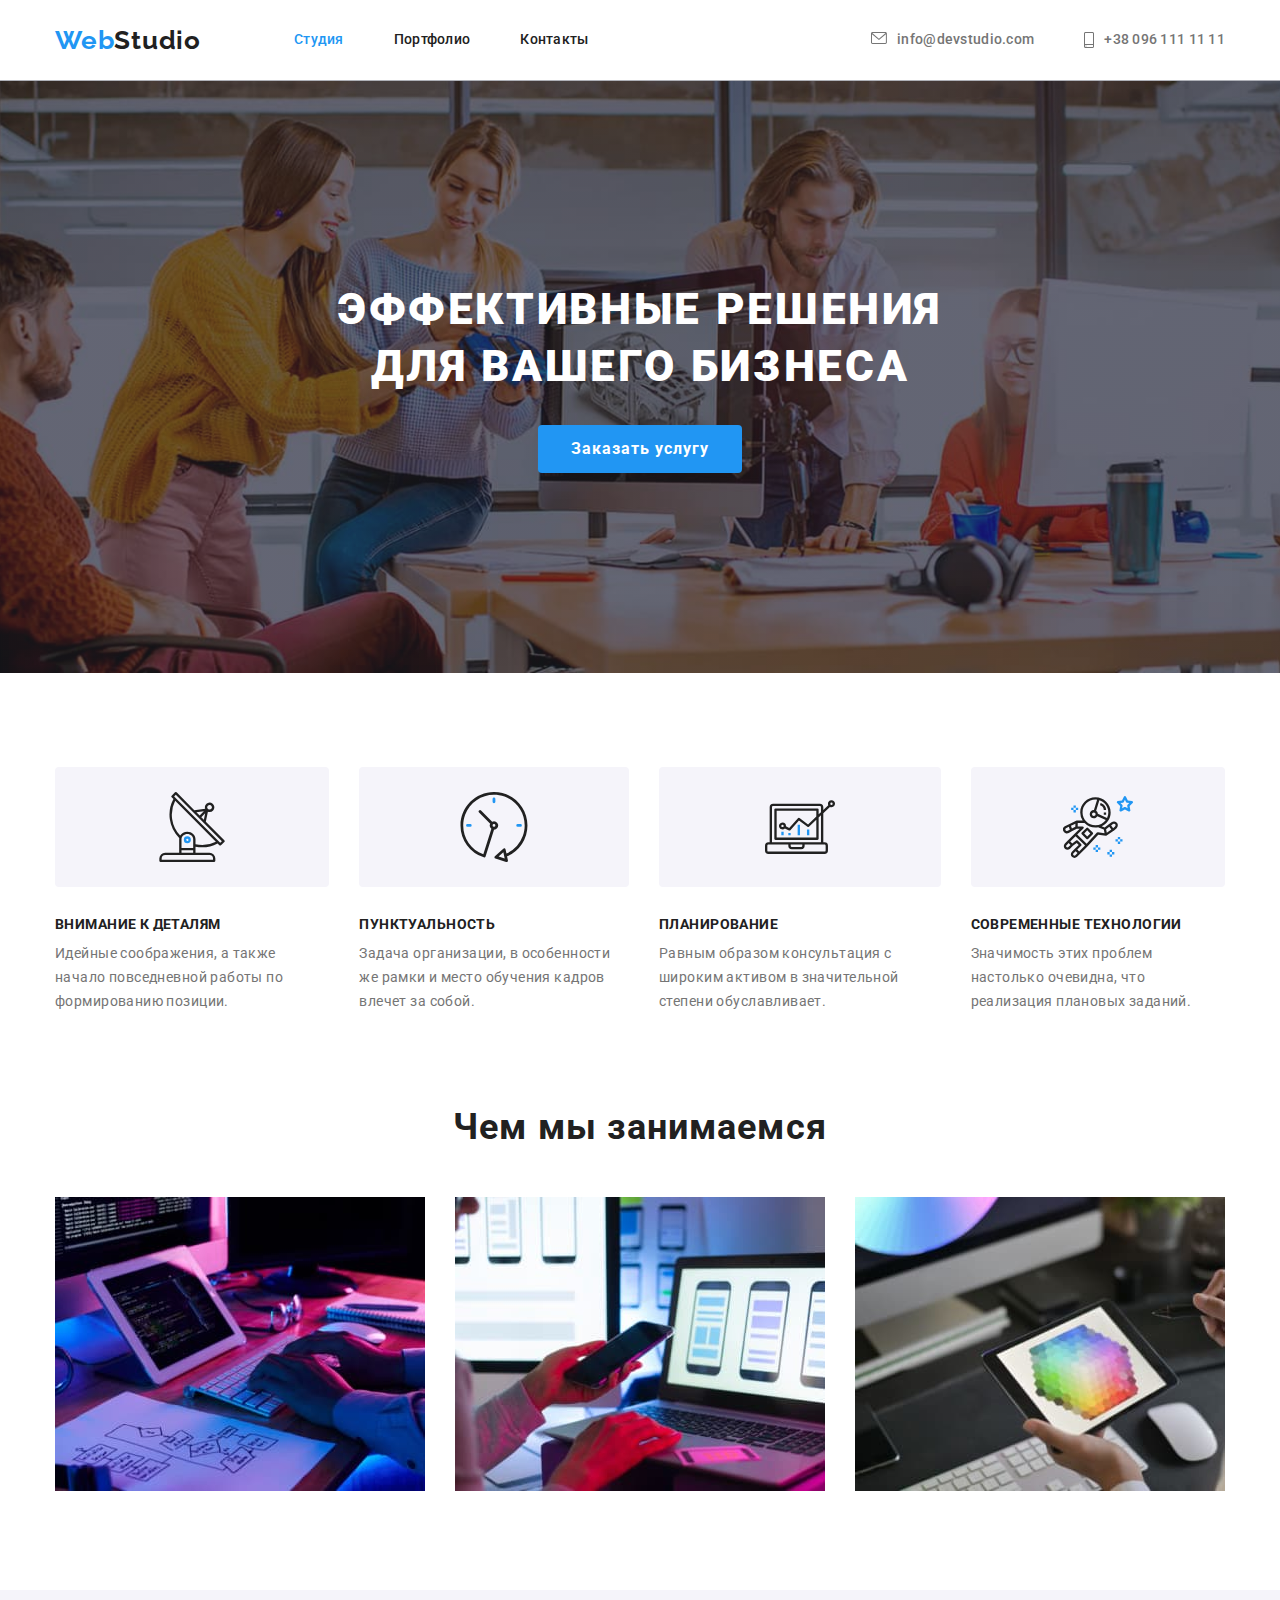
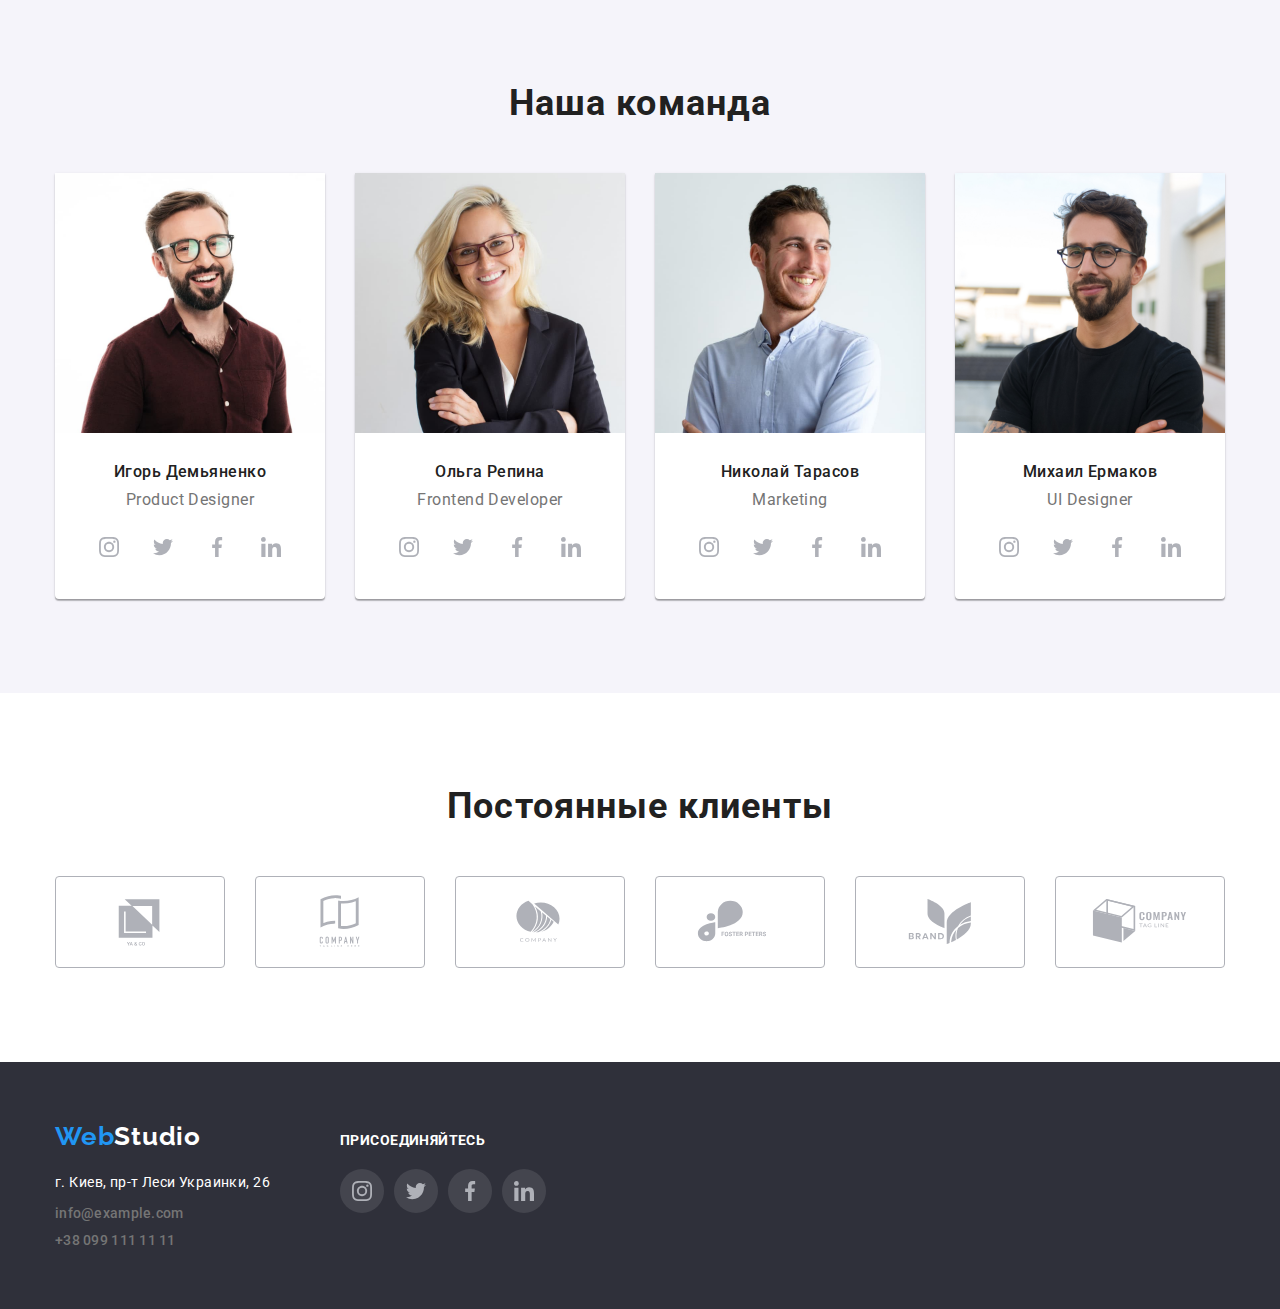
==== index.html @ eb75b36a "Initial commit" ====
<!DOCTYPE html>
<html lang="ru">

<head>
  <meta charset="UTF-8" />
  <meta http-equiv="X-UA-Compatible" content="IE=edge" />
  <meta name="viewport" content="width=device-width, initial-scale=1.0" />
  <title>WebStudio</title>
  <link href="https://fonts.googleapis.com/css2?family=Raleway:wght@700&family=Roboto:wght@400;500;700;900&display=swap"
    rel="stylesheet" />
  <link rel="stylesheet"
    href="https://cdnjs.cloudflare.com/ajax/libs/modern-normalize/1.1.0/modern-normalize.min.css" />
  <link rel="stylesheet" href="css/styles.css" />
</head>

<body>
  <header class="header">
    <div class="container header-container">
      <a class="logo" href="/">Web<span class="header-logo">Studio</span></a>
      <nav class="header-nav">
        <ul class="nav">
          <li class="item">
            <a class="nav-link current-link" href="#">Студия</a>
          </li>
          <li class="item">
            <a class="nav-link" href="portfolio.html"> Портфолио</a>
          </li>
          <li class="item"><a class="nav-link" href="#">Контакты</a></li>
        </ul>
      </nav>
      <ul class="contacts">
        <li class="contacts-item">
          <a class="contact" href="mailto:info@devstudio.com">
            <svg class="icon-envelope">
              <use href="./images/icons.svg#envelope"></use>
            </svg>
            info@devstudio.com</a>
        </li>
        <li class="contacts-item">
          <a class="contact" href="tel:+380961111111">
            <svg class="icon-smartphone">
              <use href="./images/icons.svg#smartphone"></use>
            </svg>+38 096 111 11 11</a>
        </li>
      </ul>
    </div>
  </header>

  <main>
    <section class="section-hero">
      <div class="container">
        <h1 class="hero-title">
          Эффективные решения <br />
          для вашего бизнеса
        </h1>
        <button class="btn" type="button">Заказать услугу</button>
      </div>
    </section>
    <section class="section feature">
      <div class="container">
        <ul class="lists">
          <li class="list">
            <div class="icon-list">
              <svg class="icon-antenna">
                <use href="./images/icons.svg#antenna"></use>
              </svg>
            </div>
            <h2 class="list-title">Внимание к деталям</h2>
            <p class="list-text">
              Идейные соображения, а также начало повседневной работы по
              формированию позиции.
            </p>
          </li>

          <li class="list">
            <div class="icon-list">
              <svg class="icon-antenna">
                <use href="./images/icons.svg#clock"></use>
              </svg>
            </div>
            <h2 class="list-title">Пунктуальность</h2>
            <p class="list-text">
              Задача организации, в особенности же рамки и место обучения
              кадров влечет за собой.
            </p>
          </li>

          <li class="list">
            <div class="icon-list">
              <svg class="icon-antenna">
                <use href="./images/icons.svg#diagram"></use>
              </svg>
            </div>
            <h2 class="list-title">Планирование</h2>
            <p class="list-text">
              Равным образом консультация с широким активом в значительной
              степени обуславливает.
            </p>
          </li>

          <li class="list">
            <div class="icon-list">
              <svg class="icon-antenna">
                <use href="./images/icons.svg#astronaut"></use>
              </svg>
            </div>
            <h2 class="list-title">Современные технологии</h2>
            <p class="list-text">
              Значимость этих проблем настолько очевидна, что реализация
              плановых заданий.
            </p>
          </li>
        </ul>
      </div>
    </section>

    <section class="section">
      <div class="container">
        <h2 class="cart-title">Чем мы занимаемся</h2>

        <ul class="carts">
          <li class="cart">
            <img src="images/derection/derection1.jpg" alt="HTML програмирование" width="370" height="294" />
          </li>
          <li class="cart">
            <img src="images/derection/derection2.jpg" alt="Разработка мобильного приложения" width="370"
              height="294" />
          </li>
          <li class="cart">
            <img src="images/derection/derection3.jpg" alt="Палитра на планшете" width="370" height="294" />
          </li>
        </ul>
      </div>
    </section>

    <section class="section team">
      <div class="container">
        <h2 class="cart-title">Наша команда</h2>
        <ul class="carts">
          <li class="cart">
            <img class="user" src="images/team/team1.jpg" alt="Product Designer" width="270" height="260" />
            <div class="team-wrapper">
              <h3 class="name">Игорь Демьяненко</h3>
              <p class="profession">Product Designer</p>

              <ul class="social">
                <li class="social-link"> <a class="icon-link" href="" target="_blank" rel="noopener noreferrer"
                    aria-label="instagram">
                    <svg class="social-icon">
                      <use href="./images/icons.svg#instagram"></use>
                    </svg></a></li>
                <li class="social-link"><a class="icon-link" href="" target="_blank" rel="noopener noreferrer"
                    aria-label="twitter"><svg class="social-icon">
                      <use href="./images/icons.svg#twitter"></use>
                    </svg></a></li>
                <li class="social-link"> <a class="icon-link" href="" target="_blank" rel="noopener noreferrer"
                    aria-label="facebook"> <svg class="social-icon">
                      <use href="./images/icons.svg#facebook"></use>
                    </svg></a></li>
                <li class="social-link"> <a class="icon-link" href="" target="_blank" rel="noopener noreferrer"
                    aria-label="linkedin"> <svg class="social-icon">
                      <use href="./images/icons.svg#linkedin"></use>
                    </svg></a></li>
              </ul>
            </div>
          </li>

          <li class="cart">
            <img class="user" src="images/team/team2.jpg" alt="Frontend Developer" width="270" height="260" />
            <div class="team-wrapper">
              <h3 class="name">Ольга Репина</h3>
              <p class="profession">Frontend Developer</p>
              <ul class="social">
                <li class="social-link"> <a class="icon-link" href="" target="_blank" rel="noopener noreferrer"
                    aria-label="instagram">
                    <svg class="social-icon">
                      <use href="./images/icons.svg#instagram"></use>
                    </svg></a></li>
                <li class="social-link"><a class="icon-link" href="" target="_blank" rel="noopener noreferrer"
                    aria-label="twitter"><svg class="social-icon">
                      <use href="./images/icons.svg#twitter"></use>
                    </svg></a></li>
                <li class="social-link"> <a class="icon-link" href="" target="_blank" rel="noopener noreferrer"
                    aria-label="facebook"> <svg class="social-icon">
                      <use href="./images/icons.svg#facebook"></use>
                    </svg></a></li>
                <li class="social-link"> <a class="icon-link" href="" target="_blank" rel="noopener noreferrer"
                    aria-label="linkedin"> <svg class="social-icon">
                      <use href="./images/icons.svg#linkedin"></use>
                    </svg></a></li>
              </ul>
            </div>
          </li>

          <li class="cart">
            <img class="user" src="images/team/team3.jpg" alt="Marketing" width="270" height="260" />
            <div class="team-wrapper">
              <h3 class="name">Николай Тарасов</h3>
              <p class="profession">Marketing</p>
              <ul class="social">
                <li class="social-link"> <a class="icon-link" href="" target="_blank" rel="noopener noreferrer"
                    aria-label="instagram">
                    <svg class="social-icon">
                      <use href="./images/icons.svg#instagram"></use>
                    </svg></a></li>
                <li class="social-link"><a class="icon-link" href="" target="_blank" rel="noopener noreferrer"
                    aria-label="twitter"><svg class="social-icon">
                      <use href="./images/icons.svg#twitter"></use>
                    </svg></a></li>
                <li class="social-link"> <a class="icon-link" href="" target="_blank" rel="noopener noreferrer"
                    aria-label="facebook"> <svg class="social-icon">
                      <use href="./images/icons.svg#facebook"></use>
                    </svg></a></li>
                <li class="social-link"> <a class="icon-link" href="" target="_blank" rel="noopener noreferrer"
                    aria-label="linkedin"> <svg class="social-icon">
                      <use href="./images/icons.svg#linkedin"></use>
                    </svg></a></li>
              </ul>
            </div>
          </li>

          <li class="cart">
            <img class="user" src="images/team/team4.jpg" alt="UI Designer" width="270" height="260" />
            <div class="team-wrapper">
              <h3 class="name">Михаил Ермаков</h3>
              <p class="profession">UI Designer</p>
              <ul class="social">
                <li class="social-link"> <a class="icon-link" href="" target="_blank" rel="noopener noreferrer"
                    aria-label="instagram">
                    <svg class="social-icon">
                      <use href="./images/icons.svg#instagram" wight="20" height="20"></use>
                    </svg></a></li>
                <li class="social-link"><a class="icon-link" href="" target="_blank" rel="noopener noreferrer"
                    aria-label="twitter"><svg class="social-icon">
                      <use href="./images/icons.svg#twitter"></use>
                    </svg></a></li>
                <li class="social-link"> <a class="icon-link" href="" target="_blank" rel="noopener noreferrer"
                    aria-label="facebook"> <svg class="social-icon">
                      <use href="./images/icons.svg#facebook"></use>
                    </svg></a></li>
                <li class="social-link"> <a class="icon-link" href="" target="_blank" rel="noopener noreferrer"
                    aria-label="linkedin"> <svg class="social-icon">
                      <use href="./images/icons.svg#linkedin"></use>
                    </svg></a></li>
              </ul>
            </div>
          </li>
        </ul>
      </div>
    </section>

    <section class="section">
      <div class="container">
        <h2 class="cart-title">Постоянные клиенты</h2>
        <ul class="carts">
          <li class="carts-logo">
            <a class="link-logo" href="">
              <svg class="icon-logo">
                <use href="./images/icons.svg#logo-1"></use>
              </svg></a>
          </li>
          <li class="carts-logo">
            <a class="link-logo" href="">
              <svg class="icon-logo">
                <use href="./images/icons.svg#logo-2"></use>
              </svg>
            </a>
          </li>
          <li class="carts-logo">
            <a class="link-logo" href="">
              <svg class="icon-logo">
                <use href="./images/icons.svg#logo-3"></use>
              </svg>
            </a>
          </li>
          <li class="carts-logo">
            <a class="link-logo" href="">
              <svg class="icon-logo">
                <use href="./images/icons.svg#logo-4"></use>
              </svg>
            </a>
          </li>
          <li class="carts-logo">
            <a class="link-logo" href="">
              <svg class="icon-logo">
                <use href="./images/icons.svg#logo-5"></use>
              </svg>
            </a>
          </li>
          <li class="carts-logo">
            <a class="link-logo" href="">
              <svg class="icon-logo">
                <use href="./images/icons.svg#logo-6"></use>
              </svg>
            </a>
          </li>
        </ul>
      </div>
    </section>
  </main>

  <footer class="footer">
    <div class="container container-logo">
      <div class="footer-flex">
        <a class="logo" href="/">Web<span class="footer-logo">Studio</span></a>

        <address class="address">г. Киев, пр-т Леси Украинки, 26</address>

        <ul class="contacts contacts-footer">
          <li class="footer-item">
            <a class="contact-footer" href="mailto:info@example.com">info@example.com</a>
          </li>
          <li class="footer-item">
            <a class="contact-footer" href="tel:+380991111111">+38 099 111 11 11</a>
          </li>
        </ul>
      </div>
      <div class="footer-list">
        <h2 class="list-title footer">присоединяйтесь</h2>

        <ul class="footer-social-link">
          <li class="footer-social">
            <a class="icon-link" href="" target="_blank" rel="noopener noreferrer" aria-label="instagram">
              <svg class="social-icon">
                <use href="./images/icons.svg#instagram"></use>
              </svg></a>
          </li>
          <li class="footer-social">
            <a class="icon-link" href="" target="_blank" rel="noopener noreferrer" aria-label="twitter"><svg
                class="social-icon">
                <use href="./images/icons.svg#twitter"></use>
              </svg></a>
          </li>
          <li class="footer-social">
            <a class="icon-link" href="" target="_blank" rel="noopener noreferrer" aria-label="facebook"> <svg
                class="social-icon">
                <use href="./images/icons.svg#facebook"></use>
              </svg></a>
          </li>
          <li class="footer-social">
            <a class="icon-link" href="" target="_blank" rel="noopener noreferrer" aria-label="linkedin"> <svg
                class="social-icon">
                <use href="./images/icons.svg#linkedin"></use>
              </svg></a>
          </li>
        </ul>
      </div>
    </div>
  </footer>
</body>

</html>
---- css/styles.css ----
body {
    font-family: "Roboto", sans-serif;
    color: #212121;
    margin: 0;
}

html {
    box-sizing: border-box;
}

*,
*::before,
*::after {
    box-sizing: inherit;
}

h1,
h2,
h3,
h4,
h5,
h6,
p,
ul {
    margin: 0;
    padding: 0;
}

:root {
    --white-color: #fff;
    --black-color: #212121;
    --blue-color: #2196f3;
    --grey-color: #757575;
    --blue-background-color: #2196f3;
    --darkblue-background-color: #2f303a;
    --lightdrey-background-color: #f5f4fa;
    --border-color: #ececec;
    --border-cart-color: #eeeeee;
    --btn-background-color: #188ce8;
    --border-color: #AFB1B8;
}

ul {
    list-style-type: none;
}

.section {
    padding: 94px 0;
}

.container {
    width: 1200px;
    margin: 0 auto;
    padding: 0 15px;
}

/* header */
.header-container {
    display: flex;
    align-items: center;
}

.header {
    border-bottom: 1px solid var(--border-color);
}

.header-logo {
    font-style: "Raleway", sans-serif;
    font-size: 26px;
    line-height: 1.1;
    letter-spacing: 0.03em;
    color: var(--black-color);
}

.logo {
    font-weight: 700;
    text-decoration: none;
    font-family: "Raleway", sans-serif;
    font-size: 26px;
    line-height: 1.1;
    letter-spacing: 0.03em;
    color: var(--blue-background-color);
}

span {
    color: var(--black-color);
}

.header-nav .nav {
    display: flex;
}

.header-nav {
    margin-left: 93px;
}

.nav .item+.item {
    margin-left: 50px;
}

.nav .nav-link {
    display: block;
    padding: 32px 0;
    text-decoration: none;
    font-weight: 500;
    font-size: 14px;
    line-height: 1.1;
    letter-spacing: 0.02em;
}

.nav .nav-link {
    color: var(--black-color);
}

.nav-link.current-link {
    color: var(--blue-color);
}

.nav .nav-link:hover {
    color: var(--blue-color);
}

.nav .nav-link:focus {
    color: var(--blue-color);
}

.contacts {
    display: flex;
    margin-left: auto;
}

.contacts .contact {
    display: flex;
    text-align: center;
    justify-content: center;
    padding: 32px 0;
    font-weight: 500;
    font-size: 14px;
    line-height: 1.1;
    letter-spacing: 0.02em;
    text-decoration: none;
    color: var(--grey-color);
}

.contacts .contacts-item:not(:last-child) {
    margin-right: 50px;
}

.contacts .contact:hover {
    color: var(--blue-background-color);
}

.contacts .contact:focus {
    color: var(--blue-background-color);
}

.icon-envelope {
    width: 16px;
    height: 12px;
    fill: currentColor;
    margin-right: 10px;
}

.icon-smartphone {
    width: 10px;
    height: 16px;
    fill: currentColor;
    margin-right: 10px;
}


.icon-envelope:hover,
.icon-smartphone:hover {
    fill: var(--blue-background-color);
}

.icon-envelope:focus,
.icon-smartphone:focus {
    fill: var(--blue-background-color);
}

/* section */

.section-hero {
    padding-top: 200px;
    padding-bottom: 200px;
    text-align: center;
    background-color: var(--darkblue-background-color);
    background-image: linear-gradient(to right, rgba(47, 48, 58, 0.4), rgba(47, 48, 58, 0.4)),
        url("../images/hero/Img-10-2.jpg");
    max-width: 1600px;
    margin: 0 auto;
    background-repeat: no-repeat;
    background-size: cover;
    background-position: center;

}

.hero-title {
    margin-bottom: 30px;
    font-weight: 900;
    font-size: 44px;
    line-height: 1.3;
    letter-spacing: 0.06em;
    text-transform: uppercase;
    color: var(--white-color);
}

/* buttons */

.btn {
    display: inline-block;
    padding: 10px 32px;
    font-family: inherit;
    line-height: 1.6;
    font-weight: 700;
    font-size: 16px;
    letter-spacing: 0.06em;
    cursor: pointer;
    border: 1px solid transparent;
    border-radius: 4px;
    background-color: var(--blue-background-color);
    color: var(--white-color);
}

.btn:hover {
    background-color: var(--btn-background-color);
    color: var(--white-color);
}

.btn:focus {
    background-color: var(--btn-background-color);
    color: var(--white-color);
}

.buttons-items {
    justify-content: center;
    margin-bottom: 50px;
    display: flex;
}

.buttons-items .btn-item:not(:first-child) {
    margin-left: 8px;
}

.btns {
    display: inline-block;
    padding: 6px 22px;
    font-weight: 500;
    font-family: inherit;
    font-size: 16px;
    line-height: 1.6;
    letter-spacing: 0.03em;
    color: var(--black-color);
    background-color: var(--lightdrey-background-color);
    border: 1px solid transparent;
    cursor: pointer;
    border-radius: 4px;
}

.btns.current-btns {
    background-color: var(--blue-background-color);
    color: var(--white-color);
}

.btns:hover,
.btns:focus {
    box-shadow: 0px 3px 1px rgba(0, 0, 0, 0.1), 0px 1px 2px rgba(0, 0, 0, 0.08), 0px 2px 2px rgba(0, 0, 0, 0.12);
    background-color: var(--blue-background-color);
    color: var(--white-color);
}


/* section-list */
.feature {
    padding-bottom: 0;
}

.lists {
    display: flex;
}

.list:not(:last-child) {
    margin-right: 30px;
}

.list .list-title {
    margin-bottom: 10px;
}

.list-title {
    font-weight: 700;
    text-transform: uppercase;
    font-size: 14px;
    line-height: 1.1;
    letter-spacing: 0.03em;
}

.list-text {
    font-size: 14px;
    line-height: 1.7;
    letter-spacing: 0.03em;
    color: var(--grey-color);
}

.icon-list {
    display: flex;
    height: 120px;
    background-color: var(--lightdrey-background-color);
    margin-bottom: 30px;
    justify-content: center;
    align-items: center;
    border-radius: 4px;

}

.icon-antenna {
    margin: 0;
    width: 70px;
    height: 70px;
}

/* section team */
.team {
    background-color: var(--lightdrey-background-color);
}

.team .cart {
    background-color: var(--white-color);
    text-align: center;
    border-radius: 0px 0px 4px 4px;
    box-shadow: 0px 1px 3px rgba(0, 0, 0, 0.12), 0px 1px 1px rgba(0, 0, 0, 0.14),
        0px 2px 1px rgba(0, 0, 0, 0.2);
}

.carts {
    display: flex;
}

.cart:not(:last-child) {
    margin-right: 30px;
}

.cart-title {
    text-align: center;
    margin-bottom: 50px;
    font-weight: 700;
    font-size: 36px;
    line-height: 1.1;
    letter-spacing: 0.03em;
}

.cart .user {
    display: block;
}

.team-wrapper {
    padding: 30px 0;
}

.carts .name {
    margin-bottom: 10px;
    font-weight: 500;
    font-size: 16px;
    line-height: 1.1;
    letter-spacing: 0.03em;
}

.carts .profession {
    font-size: 16px;
    line-height: 1.1;
    letter-spacing: 0.03em;
    color: var(--grey-color);
    margin-bottom: 16px;
}

.social {
    display: flex;
    justify-content: center;

}

.social-link {
    /* width: 44px;
    height: 44px;
    border-radius: 50%;
    display: flex;
    align-items: center;
    justify-content: center; */
}

.icon-link {
    width: 44px;
    height: 44px;
    border-radius: 50%;
    display: flex;
    align-items: center;
    justify-content: center;
    color: #AFB1B8;

}

.social-link:not(:last-child) {
    margin-right: 10px;
}

.icon-link:hover,
.icon-link:focus {
    background-color: var(--blue-background-color);

    color: var(--white-color);
}

.social-icon {
    width: 20px;
    height: 20px;
    fill: currentColor;

}

.cart-logo {}

.link-logo {
    border: 1px var(--border-color) solid;
    border-radius: 4px;
    display: flex;
    align-items: center;
    justify-content: center;
    height: 92px;
    width: 170px;
}

.link-logo:hover,
.link-logo:focus {
    border-color: var(--blue-background-color);
}

.link-logo:hover .icon-logo,
.link-logo:focus .icon-logo {
    fill: var(--blue-background-color);

}

.carts-logo:not(:last-child) {
    margin-right: 30px;
    border-radius: 4px;

}


.icon-logo {
    width: 106px;
    height: 60px;
    fill: var(--border-color);


}

/* footer */
.container-logo {
    align-items: baseline;
}

.footer {
    padding: 60px 0;
    background-color: var(--darkblue-background-color);
}

.footer-flex {
    margin-right: 70px;
}

.address {
    margin-top: 20px;
    font-style: normal;
    font-size: 14px;
    line-height: 1.7;
    letter-spacing: 0.03em;
    color: var(--white-color);
}

.footer-logo {
    color: var(--white-color);
}


.contacts-footer {
    display: block;
}

.contact-footer {

    font-weight: 500;
    font-size: 14px;
    line-height: 1.1;
    letter-spacing: 0.02em;
    text-decoration: none;
    color: var(--grey-color);
}

.contact-footer:hover {
    color: var(--blue-background-color);
}

.contact-footer:focus {
    color: var(--blue-background-color);
}

.footer-item {
    margin-top: 9px;
}


.list-title.footer {
    padding: 0;
    margin-bottom: 20px;
    text-transform: uppercase;
    color: var(--white-color);
}


.footer-social {

    display: flex;
}

.icon-link {

    background: rgba(255, 255, 255, 0.1);
}


.footer-social-link {
    display: flex;
    gap: 10px;
}

/* portfolio */
.visually-hidden {
    position: absolute;
    white-space: nowrap;
    width: 1px;
    height: 1px;
    overflow: hidden;
    border: 0;
    padding: 0;
    clip: rect(0 0 0 0);
    clip-path: inset(50%);
    margin: -1px;
}

.portfolio-container {
    display: flex;
    flex-wrap: wrap;
    gap: 30px;

}

.container-bg {

    flex-basis: calc((100% - 30px * 2) / 3);
}

.container-bg:hover {
    box-shadow: 0px 1px 1px rgba(0, 0, 0, 0.12), 0px 4px 4px rgba(0, 0, 0, 0.06), 1px 4px 6px rgba(0, 0, 0, 0.16);
}



.bg-img {
    display: block;
}

.container-bg-content {
    padding: 20px 24px;
    border: 1px solid var(--border-cart-color);
    border-top: none;
}

.title-bg {
    margin-bottom: 4px;
    font-weight: 700;
    line-height: 2;
    letter-spacing: 0.03em;
    font-size: 18px;
}

.suptitle-bg {
    line-height: 2.2;
    font-size: 16px;
    letter-spacing: 0.03em;
    color: var(--grey-color);
}

.container-logo {
    display: flex;
}
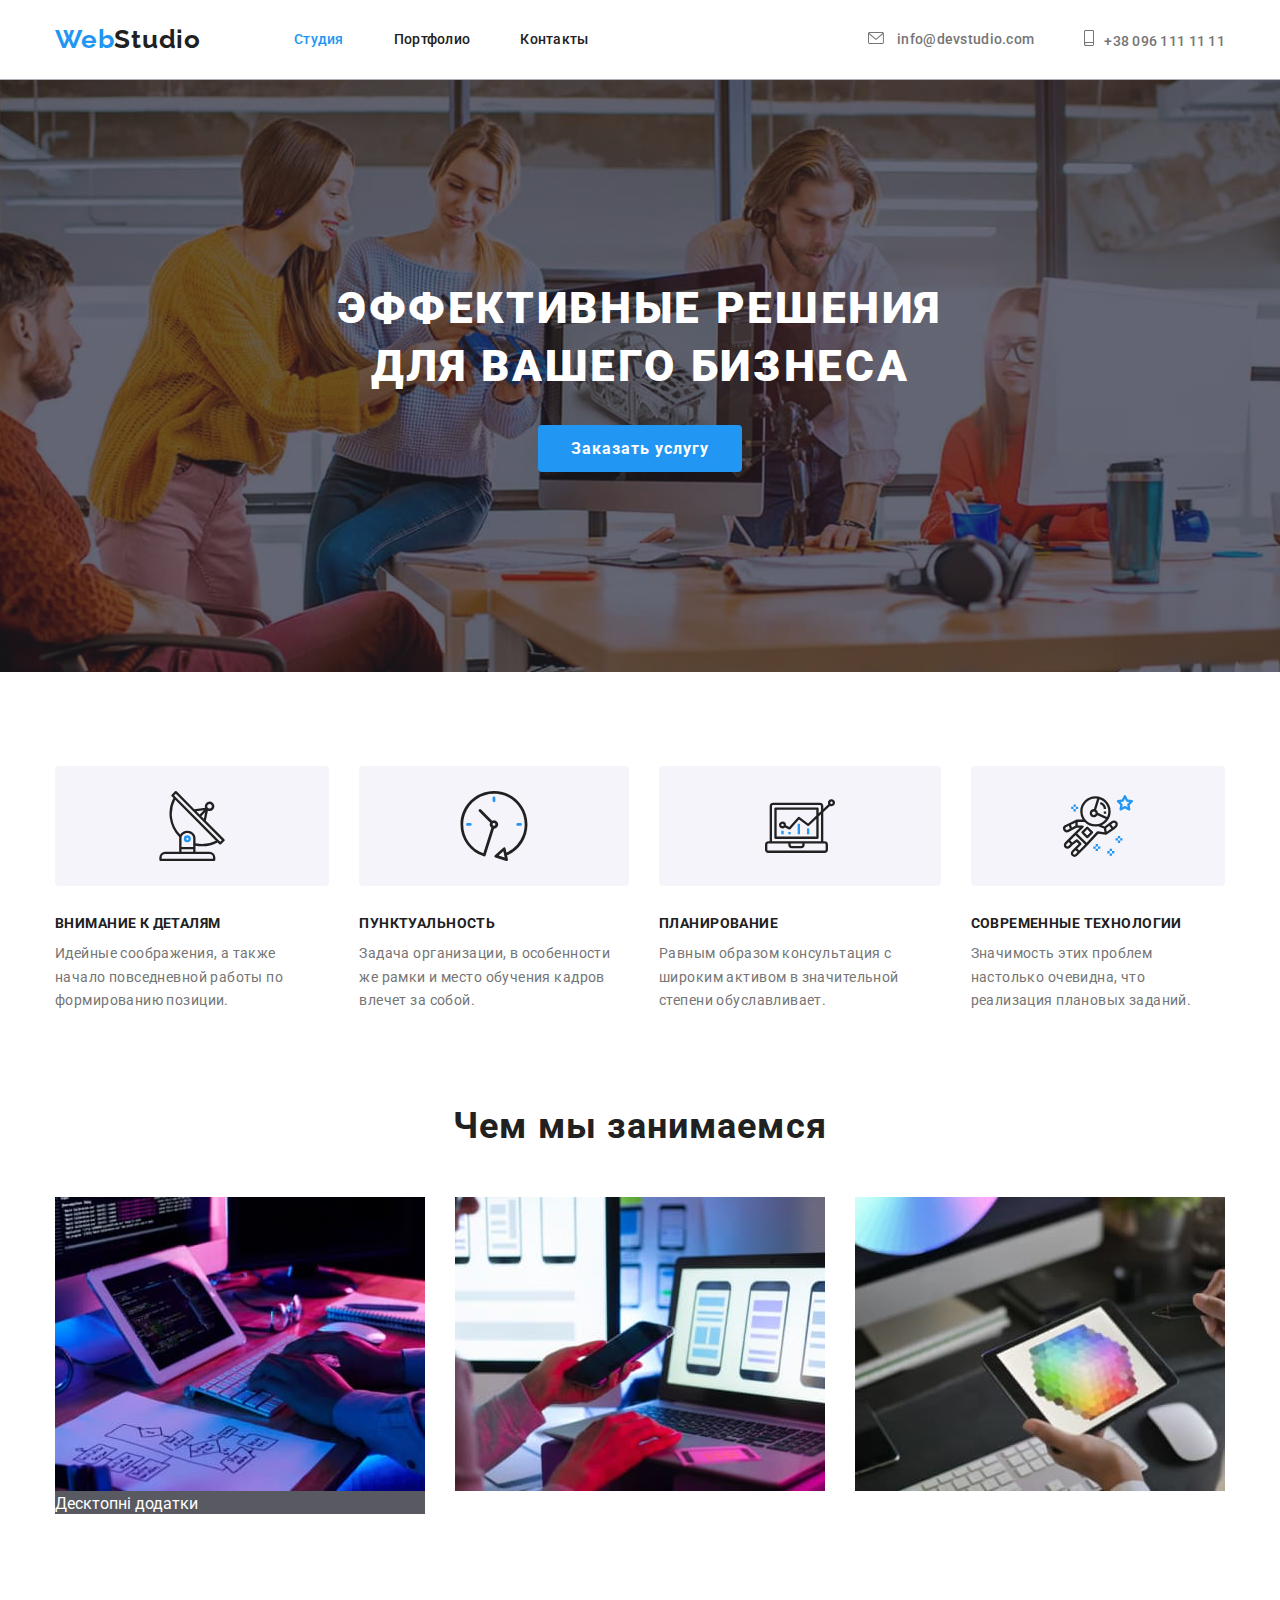
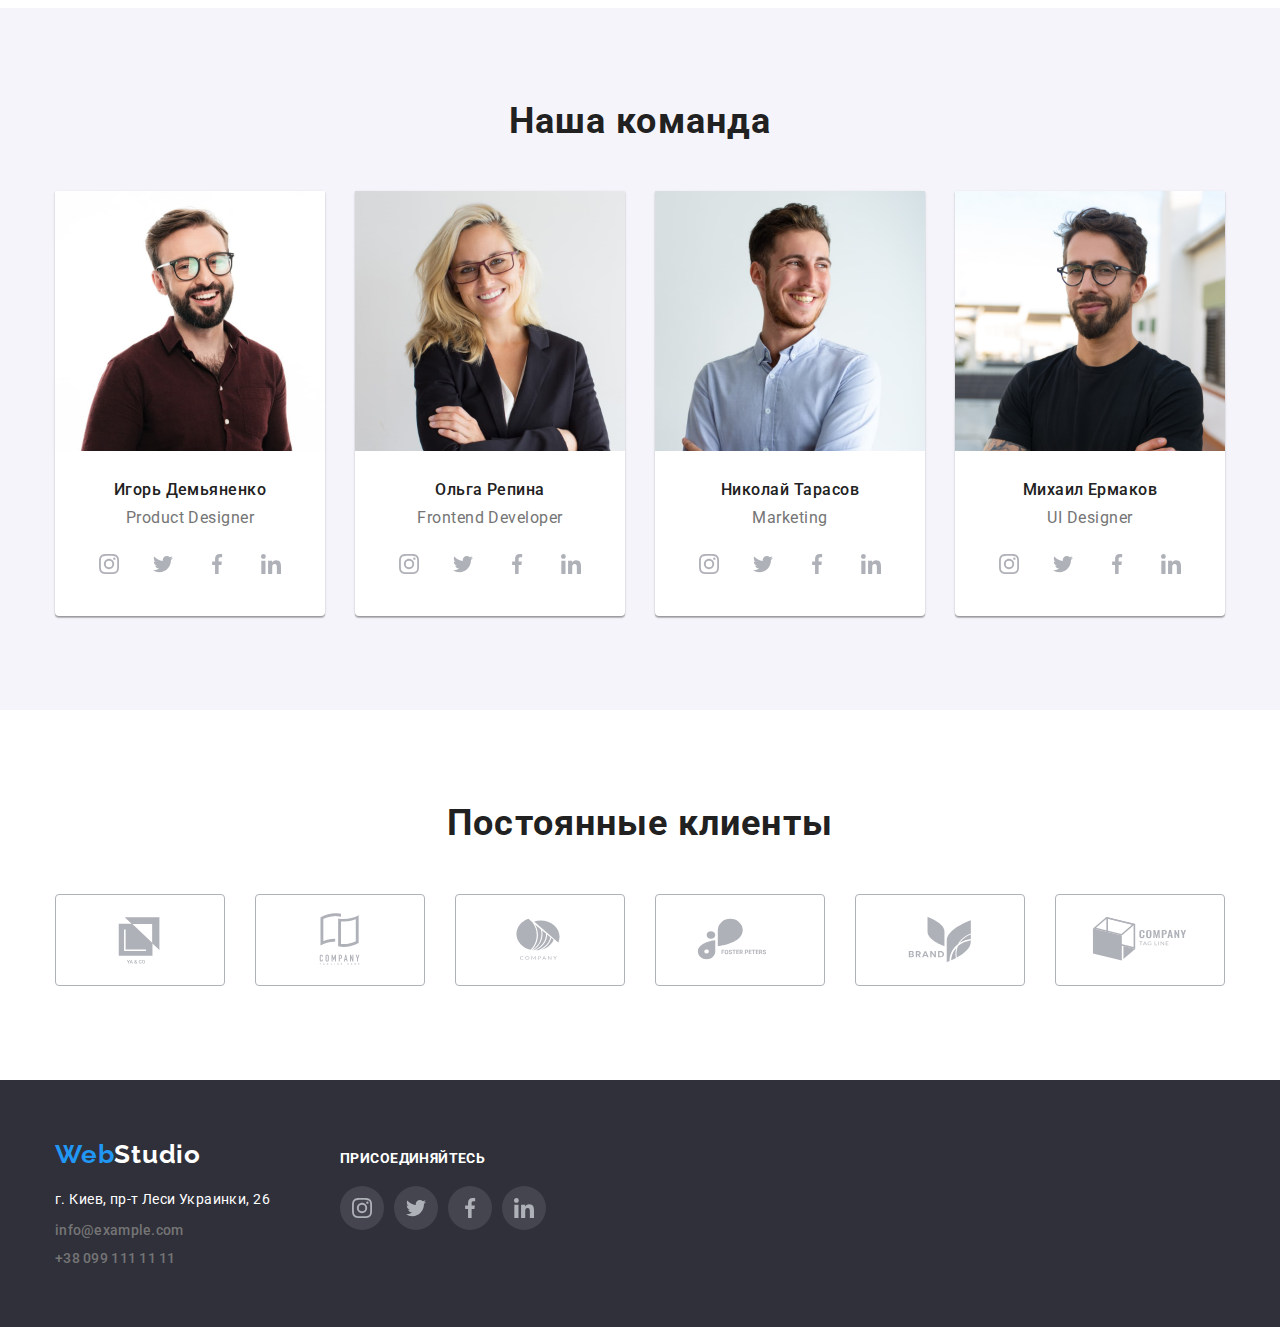
==== commit 3bc2912a: "styles" ====
--- a/index.html
+++ b/index.html
@@ -120,7 +120,10 @@
 
         <ul class="carts">
           <li class="cart">
-            <img src="images/derection/derection1.jpg" alt="HTML програмирование" width="370" height="294" />
+            <div class="thumb">
+              <img src="images/derection/derection1.jpg" alt="HTML програмирование" width="370" height="294" />
+              <p class="label-cart">Десктопні додатки</p>
+            </div>
           </li>
           <li class="cart">
             <img src="images/derection/derection2.jpg" alt="Разработка мобильного приложения" width="370"
--- a/css/styles.css
+++ b/css/styles.css
@@ -106,6 +106,7 @@
     font-size: 14px;
     line-height: 1.1;
     letter-spacing: 0.02em;
+    transition: color 250ms cubic-bezier(0.4, 0, 0.2, 1);
 }
 
 .nav .nav-link {
@@ -116,21 +117,19 @@
     color: var(--blue-color);
 }
 
-.nav .nav-link:hover {
-    color: var(--blue-color);
-}
-
+.nav .nav-link:hover,
 .nav .nav-link:focus {
     color: var(--blue-color);
 }
 
+
 .contacts {
     display: flex;
     margin-left: auto;
 }
 
 .contacts .contact {
-    display: flex;
+    /* display: flex; */
     text-align: center;
     justify-content: center;
     padding: 32px 0;
@@ -140,25 +139,25 @@
     letter-spacing: 0.02em;
     text-decoration: none;
     color: var(--grey-color);
+    transition: color 250ms cubic-bezier(0.4, 0, 0.2, 1);
 }
 
 .contacts .contacts-item:not(:last-child) {
     margin-right: 50px;
 }
 
-.contacts .contact:hover {
-    color: var(--blue-background-color);
-}
-
+.contacts .contact:hover,
 .contacts .contact:focus {
     color: var(--blue-background-color);
 }
+
 
 .icon-envelope {
     width: 16px;
     height: 12px;
     fill: currentColor;
     margin-right: 10px;
+    transition: fill 250ms cubic-bezier(0.4, 0, 0.2, 1)
 }
 
 .icon-smartphone {
@@ -166,6 +165,7 @@
     height: 16px;
     fill: currentColor;
     margin-right: 10px;
+    transition: fill 250ms cubic-bezier(0.4, 0, 0.2, 1)
 }
 
 
@@ -221,13 +221,11 @@
     border-radius: 4px;
     background-color: var(--blue-background-color);
     color: var(--white-color);
-}
-
-.btn:hover {
-    background-color: var(--btn-background-color);
-    color: var(--white-color);
-}
-
+    transition: background-color 250ms cubic-bezier(0.4, 0, 0.2, 1),
+        color 250ms cubic-bezier(0.4, 0, 0.2, 1);
+}
+
+.btn:hover,
 .btn:focus {
     background-color: var(--btn-background-color);
     color: var(--white-color);
@@ -256,6 +254,8 @@
     border: 1px solid transparent;
     cursor: pointer;
     border-radius: 4px;
+    transition: color 250ms cubic-bezier(0.4, 0, 0.2, 1),
+        background-color 250ms cubic-bezier(0.4, 0, 0.2, 1);
 }
 
 .btns.current-btns {
@@ -354,6 +354,19 @@
     display: block;
 }
 
+
+
+/* ooooooooooooooo */
+.thumb {
+    position: relative;
+    overflow: hidden;
+    background-color: rgba(47, 48, 58, 0.8);
+    color: #fff;
+}
+
+
+.label-cart {}
+
 .team-wrapper {
     padding: 30px 0;
 }
@@ -397,6 +410,8 @@
     align-items: center;
     justify-content: center;
     color: #AFB1B8;
+    transition: background-color 250ms cubic-bezier(0.4, 0, 0.2, 1),
+        color 250ms cubic-bezier(0.4, 0, 0.2, 1);
 
 }
 
@@ -418,8 +433,6 @@
 
 }
 
-.cart-logo {}
-
 .link-logo {
     border: 1px var(--border-color) solid;
     border-radius: 4px;
@@ -428,6 +441,7 @@
     justify-content: center;
     height: 92px;
     width: 170px;
+    transition: border-color 250ms cubic-bezier(0.4, 0, 0.2, 1),
 }
 
 .link-logo:hover,
@@ -452,6 +466,7 @@
     width: 106px;
     height: 60px;
     fill: var(--border-color);
+    transition: fill 250ms cubic-bezier(0.4, 0, 0.2, 1),
 
 
 }
@@ -496,15 +511,14 @@
     letter-spacing: 0.02em;
     text-decoration: none;
     color: var(--grey-color);
-}
-
-.contact-footer:hover {
-    color: var(--blue-background-color);
-}
-
+    transition: color 250ms cubic-bezier(0.4, 0, 0.2, 1),
+}
+
+.contact-footer:hover,
 .contact-footer:focus {
     color: var(--blue-background-color);
 }
+
 
 .footer-item {
     margin-top: 9px;
@@ -559,6 +573,7 @@
 .container-bg {
 
     flex-basis: calc((100% - 30px * 2) / 3);
+    transition: box-shadov 250ms cubic-bezier(0.4, 0, 0.2, 1),
 }
 
 .container-bg:hover {
